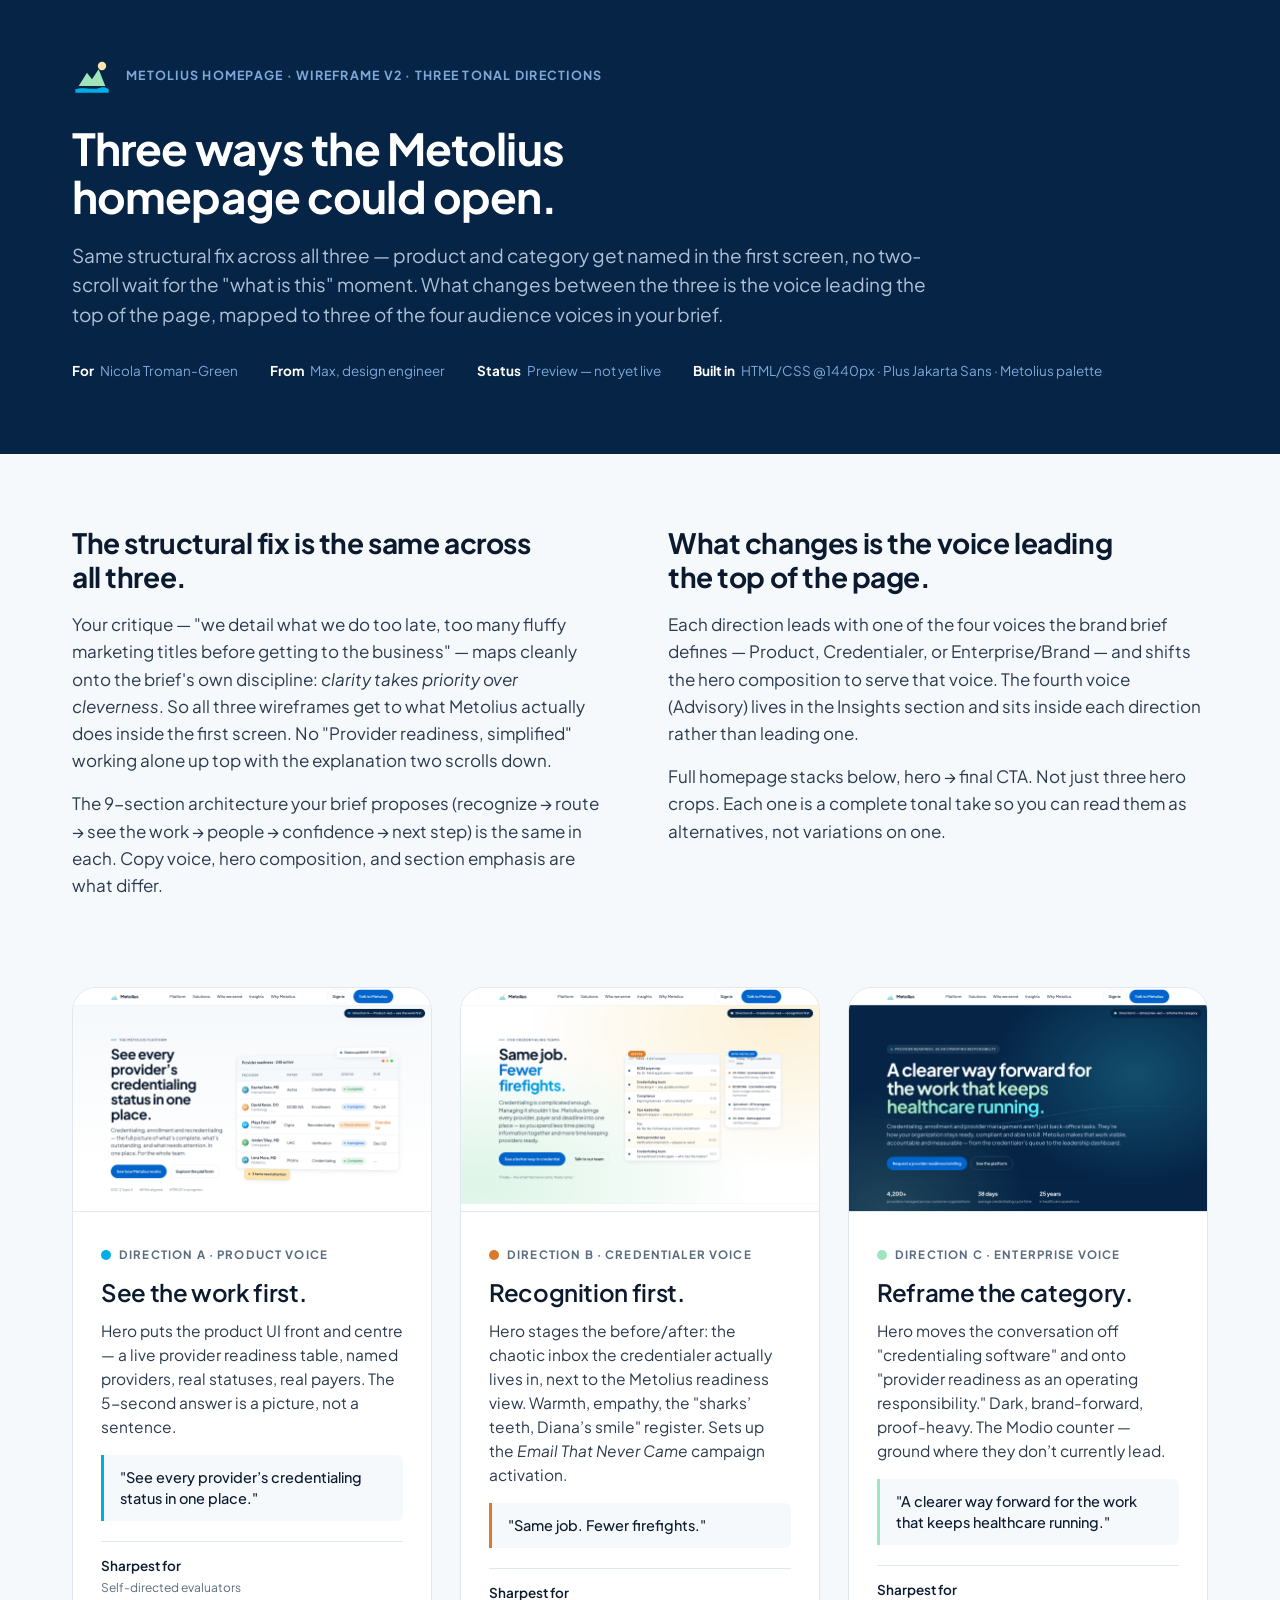
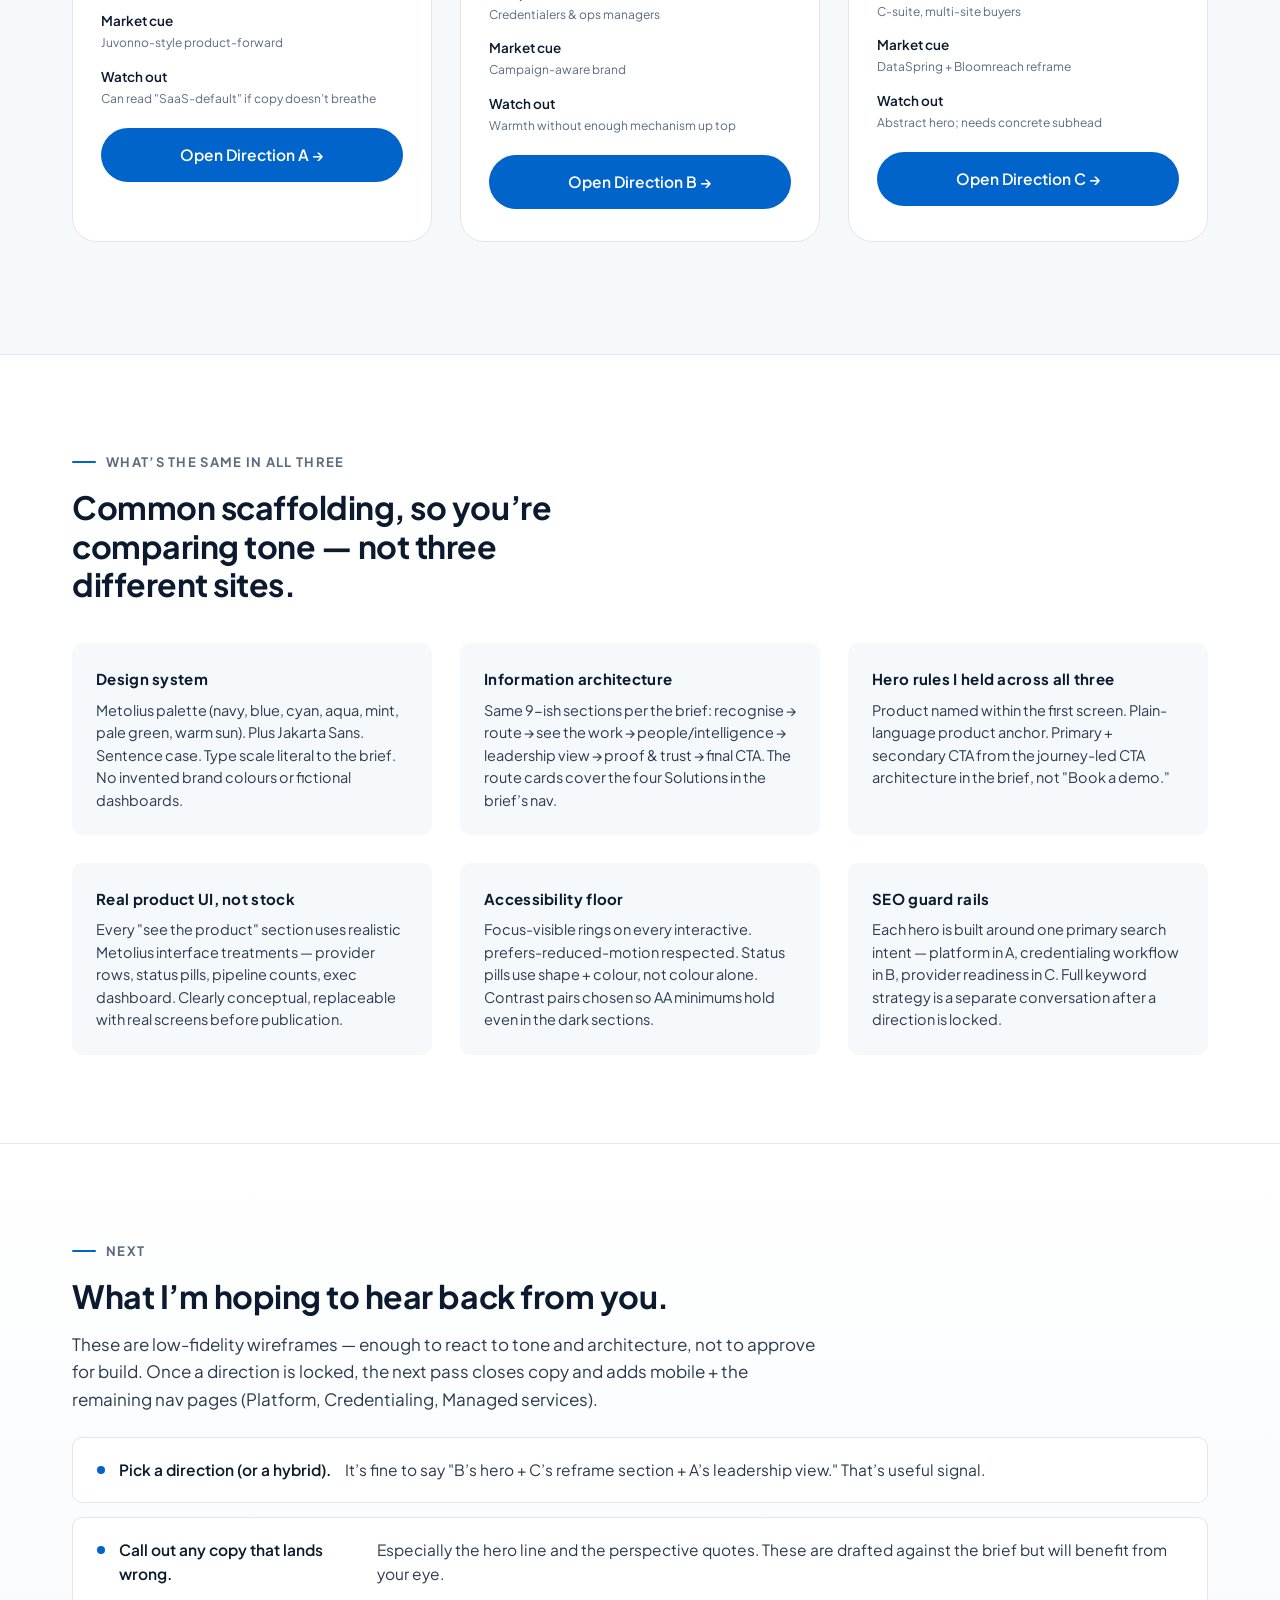
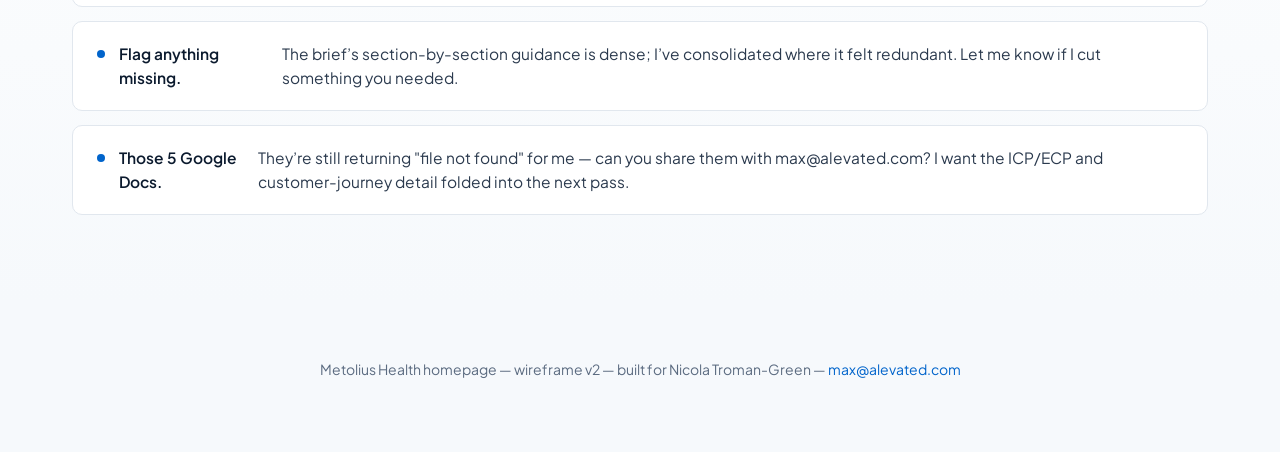
==== index.html @ 2754e7ea "Metolius homepage v2 — three tonal directions (wireframe preview)" ====
<!doctype html>
<html lang="en">
<head>
  <meta charset="utf-8">
  <meta name="viewport" content="width=device-width,initial-scale=1">
  <title>Metolius homepage — three tonal directions</title>
  <link rel="preconnect" href="https://fonts.googleapis.com">
  <link rel="preconnect" href="https://fonts.gstatic.com" crossorigin>
  <link href="https://fonts.googleapis.com/css2?family=Plus+Jakarta+Sans:wght@400;500;600;700;800&display=swap" rel="stylesheet">
  <link rel="stylesheet" href="shared/tokens.css">
  <link rel="stylesheet" href="shared/base.css">
  <style>
    body { background: var(--surface-2); }
    .top {
      background: var(--navy);
      color: #FFFFFF;
      padding: 56px 0 72px;
    }
    .top h1 { color: #FFFFFF; font-size: 44px; line-height: 1.1; letter-spacing: -0.02em; font-weight: 700; max-width: 22ch; margin: 0 0 20px; }
    .top p { color: #AFC1D6; font-size: 19px; line-height: 1.55; max-width: 62ch; margin: 0; }
    .top__meta { margin-top: 32px; display: flex; gap: 32px; color: #7FA8D8; font-size: 13.5px; }
    .top__meta strong { color: #FFFFFF; font-weight: 700; margin-right: 6px; }

    .intro {
      padding: 72px 0 24px;
    }
    .intro__grid { display: grid; grid-template-columns: 1fr 1fr; gap: 56px; }
    .intro h2 { font-size: 28px; letter-spacing: -0.015em; line-height: 1.2; margin: 0 0 18px; max-width: 24ch; }
    .intro p { font-size: 17px; line-height: 1.6; color: var(--ink-2); max-width: 62ch; }
    .intro p + p { margin-top: 16px; }

    .cards { padding: 64px 0 112px; }
    .cards__grid { display: grid; grid-template-columns: repeat(3, 1fr); gap: 28px; }
    .card {
      background: #FFFFFF;
      border: 1px solid var(--line);
      border-radius: var(--radius-xl);
      overflow: hidden;
      display: flex;
      flex-direction: column;
      transition: transform var(--motion-base) var(--ease-out),
                  box-shadow var(--motion-base) var(--ease-out);
    }
    .card:hover { transform: translateY(-4px); box-shadow: var(--shadow-3); }
    .card__preview {
      aspect-ratio: 16 / 10;
      overflow: hidden;
      border-bottom: 1px solid var(--line);
      background: var(--surface-2);
      display: block;
    }
    .card__preview img {
      width: 100%;
      height: 100%;
      object-fit: cover;
      object-position: top center;
      display: block;
    }
    .card__body { padding: 28px 28px 32px; }
    .card__eyebrow {
      display: inline-flex;
      align-items: center;
      gap: 8px;
      font-size: 11.5px;
      letter-spacing: 0.1em;
      text-transform: uppercase;
      font-weight: 700;
      color: var(--ink-3);
      margin-bottom: 14px;
    }
    .card__eyebrow .dot { width: 10px; height: 10px; border-radius: 50%; }
    .card--A .card__eyebrow .dot { background: var(--cyan); }
    .card--B .card__eyebrow .dot { background: #D97B2A; }
    .card--C .card__eyebrow .dot { background: var(--mint); }
    .card h3 { font-size: 24px; font-weight: 600; letter-spacing: -0.015em; line-height: 1.2; margin: 0 0 12px; }
    .card p { font-size: 15.5px; line-height: 1.55; color: var(--ink-2); margin: 0 0 16px; }
    .card__quote {
      margin: 16px 0 20px;
      padding: 12px 16px;
      border-left: 3px solid var(--accent);
      font-size: 14.5px;
      color: var(--ink);
      font-weight: 500;
      line-height: 1.45;
      background: var(--surface-2);
      border-radius: 0 var(--radius-sm) var(--radius-sm) 0;
    }
    .card--A .card__quote { border-left-color: var(--cyan); }
    .card--B .card__quote { border-left-color: #D97B2A; }
    .card--C .card__quote { border-left-color: var(--mint); }

    .card__meta {
      display: flex;
      flex-wrap: wrap;
      gap: 14px;
      margin: 0 0 20px;
      padding: 14px 0 0;
      border-top: 1px solid var(--line);
    }
    .card__meta div {
      font-size: 12px;
      color: var(--ink-3);
      display: flex;
      flex-direction: column;
      gap: 2px;
    }
    .card__meta strong {
      color: var(--ink);
      font-weight: 600;
      font-size: 13.5px;
    }

    .card__cta { margin-top: auto; }
    .card__cta .btn { width: 100%; justify-content: center; }

    /* What they share */
    .shared {
      background: #FFFFFF;
      border-top: 1px solid var(--line);
      border-bottom: 1px solid var(--line);
      padding: 88px 0;
    }
    .shared h2 { font-size: 32px; letter-spacing: -0.015em; line-height: 1.2; margin: 0 0 16px; max-width: 24ch; }
    .shared__grid { display: grid; grid-template-columns: repeat(3, 1fr); gap: 28px; margin-top: 40px; }
    .shared__item { padding: 24px; border-radius: var(--radius); background: var(--surface-2); }
    .shared__item h4 { font-size: 15px; font-weight: 700; letter-spacing: 0.02em; margin: 0 0 8px; color: var(--ink); }
    .shared__item p { font-size: 14.5px; line-height: 1.55; color: var(--ink-2); margin: 0; }

    .next {
      padding: 88px 0;
      background: linear-gradient(180deg, #FFFFFF 0%, var(--surface-2) 100%);
    }
    .next h2 { font-size: 32px; letter-spacing: -0.015em; line-height: 1.2; margin: 0 0 16px; max-width: 26ch; }
    .next p { font-size: 17px; line-height: 1.6; color: var(--ink-2); max-width: 62ch; }
    .next ul { margin: 24px 0 0; padding: 0; list-style: none; display: flex; flex-direction: column; gap: 14px; }
    .next li {
      padding: 20px 24px;
      background: #FFFFFF;
      border: 1px solid var(--line);
      border-radius: var(--radius);
      font-size: 15.5px;
      color: var(--ink-2);
      display: flex;
      align-items: flex-start;
      gap: 14px;
    }
    .next li::before {
      content: '';
      width: 8px; height: 8px;
      background: var(--accent);
      border-radius: 50%;
      margin-top: 8px;
      flex-shrink: 0;
    }
    .next strong { color: var(--ink); font-weight: 600; }

    .signature {
      padding: 56px 0 72px;
      text-align: center;
      color: var(--ink-3);
      font-size: 14px;
    }
    .signature a { color: var(--accent); }
  </style>
</head>
<body>

<section class="top">
  <div class="container">
    <div style="display:flex; align-items:center; gap:14px; margin-bottom:28px;">
      <svg width="40" height="40" viewBox="0 0 48 48" fill="none" xmlns="http://www.w3.org/2000/svg" aria-hidden="true">
        <path d="M8 36 L18 20 L24 28 L32 16 L40 36 Z" fill="#A0E4BC"/>
        <circle cx="36" cy="12" r="5" fill="#FCE5B0"/>
        <path d="M4 40 C14 36, 22 42, 34 38 C40 36, 44 40, 44 40 L44 44 L4 44 Z" fill="#00AEE6"/>
      </svg>
      <span style="color:#7FA8D8; letter-spacing:0.1em; text-transform:uppercase; font-size:12.5px; font-weight:700;">Metolius homepage · wireframe v2 · three tonal directions</span>
    </div>
    <h1>Three ways the Metolius homepage could open.</h1>
    <p>Same structural fix across all three — product and category get named in the first screen, no two-scroll wait for the "what is this" moment. What changes between the three is the voice leading the top of the page, mapped to three of the four audience voices in your brief.</p>
    <div class="top__meta">
      <div><strong>For</strong>Nicola Troman-Green</div>
      <div><strong>From</strong>Max, design engineer</div>
      <div><strong>Status</strong>Preview — not yet live</div>
      <div><strong>Built in</strong>HTML/CSS @1440px · Plus Jakarta Sans · Metolius palette</div>
    </div>
  </div>
</section>

<section class="intro">
  <div class="container">
    <div class="intro__grid">
      <div>
        <h2>The structural fix is the same across all three.</h2>
        <p>Your critique — "we detail what we do too late, too many fluffy marketing titles before getting to the business" — maps cleanly onto the brief's own discipline: <em>clarity takes priority over cleverness</em>. So all three wireframes get to what Metolius actually does inside the first screen. No "Provider readiness, simplified" working alone up top with the explanation two scrolls down.</p>
        <p>The 9-section architecture your brief proposes (recognize → route → see the work → people → confidence → next step) is the same in each. Copy voice, hero composition, and section emphasis are what differ.</p>
      </div>
      <div>
        <h2>What changes is the voice leading the top of the page.</h2>
        <p>Each direction leads with one of the four voices the brand brief defines — Product, Credentialer, or Enterprise/Brand — and shifts the hero composition to serve that voice. The fourth voice (Advisory) lives in the Insights section and sits inside each direction rather than leading one.</p>
        <p>Full homepage stacks below, hero → final CTA. Not just three hero crops. Each one is a complete tonal take so you can read them as alternatives, not variations on one.</p>
      </div>
    </div>
  </div>
</section>

<section class="cards">
  <div class="container">
    <div class="cards__grid">

      <!-- Direction A -->
      <div class="card card--A">
        <a class="card__preview" href="A-product/index.html" target="_blank" rel="noopener">
          <img src="assets/preview-A-product-hero.png" alt="Direction A hero preview: product-led, with a live credentialing status table">
        </a>
        <div class="card__body">
          <span class="card__eyebrow"><span class="dot"></span>Direction A · Product voice</span>
          <h3>See the work first.</h3>
          <p>Hero puts the product UI front and centre — a live provider readiness table, named providers, real statuses, real payers. The 5-second answer is a picture, not a sentence.</p>
          <div class="card__quote">"See every provider&rsquo;s credentialing status in one place."</div>
          <div class="card__meta">
            <div><strong>Sharpest for</strong>Self-directed evaluators</div>
            <div><strong>Market cue</strong>Juvonno-style product-forward</div>
            <div><strong>Watch out</strong>Can read "SaaS-default" if copy doesn&rsquo;t breathe</div>
          </div>
          <div class="card__cta">
            <a class="btn btn--primary" href="A-product/index.html" target="_blank" rel="noopener">Open Direction A &rarr;</a>
          </div>
        </div>
      </div>

      <!-- Direction B -->
      <div class="card card--B">
        <a class="card__preview" href="B-credentialer/index.html" target="_blank" rel="noopener">
          <img src="assets/preview-B-credentialer-hero.png" alt="Direction B hero preview: credentialer-led, with chaotic inbox vs clean Metolius queue">
        </a>
        <div class="card__body">
          <span class="card__eyebrow"><span class="dot"></span>Direction B · Credentialer voice</span>
          <h3>Recognition first.</h3>
          <p>Hero stages the before/after: the chaotic inbox the credentialer actually lives in, next to the Metolius readiness view. Warmth, empathy, the "sharks&rsquo; teeth, Diana&rsquo;s smile" register. Sets up the <em>Email That Never Came</em> campaign activation.</p>
          <div class="card__quote">"Same job. Fewer firefights."</div>
          <div class="card__meta">
            <div><strong>Sharpest for</strong>Credentialers &amp; ops managers</div>
            <div><strong>Market cue</strong>Campaign-aware brand</div>
            <div><strong>Watch out</strong>Warmth without enough mechanism up top</div>
          </div>
          <div class="card__cta">
            <a class="btn btn--primary" href="B-credentialer/index.html" target="_blank" rel="noopener">Open Direction B &rarr;</a>
          </div>
        </div>
      </div>

      <!-- Direction C -->
      <div class="card card--C">
        <a class="card__preview" href="C-enterprise/index.html" target="_blank" rel="noopener">
          <img src="assets/preview-C-enterprise-hero.png" alt="Direction C hero preview: enterprise-led, dark brand hero with provider readiness framing">
        </a>
        <div class="card__body">
          <span class="card__eyebrow"><span class="dot"></span>Direction C · Enterprise voice</span>
          <h3>Reframe the category.</h3>
          <p>Hero moves the conversation off "credentialing software" and onto "provider readiness as an operating responsibility." Dark, brand-forward, proof-heavy. The Modio counter — ground where they don&rsquo;t currently lead.</p>
          <div class="card__quote">"A clearer way forward for the work that keeps healthcare running."</div>
          <div class="card__meta">
            <div><strong>Sharpest for</strong>C-suite, multi-site buyers</div>
            <div><strong>Market cue</strong>DataSpring + Bloomreach reframe</div>
            <div><strong>Watch out</strong>Abstract hero; needs concrete subhead</div>
          </div>
          <div class="card__cta">
            <a class="btn btn--primary" href="C-enterprise/index.html" target="_blank" rel="noopener">Open Direction C &rarr;</a>
          </div>
        </div>
      </div>

    </div>
  </div>
</section>

<section class="shared">
  <div class="container">
    <span class="kicker">What&rsquo;s the same in all three</span>
    <h2>Common scaffolding, so you&rsquo;re comparing tone — not three different sites.</h2>
    <div class="shared__grid">
      <div class="shared__item">
        <h4>Design system</h4>
        <p>Metolius palette (navy, blue, cyan, aqua, mint, pale green, warm sun). Plus Jakarta Sans. Sentence case. Type scale literal to the brief. No invented brand colours or fictional dashboards.</p>
      </div>
      <div class="shared__item">
        <h4>Information architecture</h4>
        <p>Same 9-ish sections per the brief: recognise → route → see the work → people/intelligence → leadership view → proof &amp; trust → final CTA. The route cards cover the four Solutions in the brief&rsquo;s nav.</p>
      </div>
      <div class="shared__item">
        <h4>Hero rules I held across all three</h4>
        <p>Product named within the first screen. Plain-language product anchor. Primary + secondary CTA from the journey-led CTA architecture in the brief, not "Book a demo."</p>
      </div>
      <div class="shared__item">
        <h4>Real product UI, not stock</h4>
        <p>Every "see the product" section uses realistic Metolius interface treatments — provider rows, status pills, pipeline counts, exec dashboard. Clearly conceptual, replaceable with real screens before publication.</p>
      </div>
      <div class="shared__item">
        <h4>Accessibility floor</h4>
        <p>Focus-visible rings on every interactive. prefers-reduced-motion respected. Status pills use shape + colour, not colour alone. Contrast pairs chosen so AA minimums hold even in the dark sections.</p>
      </div>
      <div class="shared__item">
        <h4>SEO guard rails</h4>
        <p>Each hero is built around one primary search intent — platform in A, credentialing workflow in B, provider readiness in C. Full keyword strategy is a separate conversation after a direction is locked.</p>
      </div>
    </div>
  </div>
</section>

<section class="next">
  <div class="container">
    <span class="kicker">Next</span>
    <h2>What I&rsquo;m hoping to hear back from you.</h2>
    <p>These are low-fidelity wireframes — enough to react to tone and architecture, not to approve for build. Once a direction is locked, the next pass closes copy and adds mobile + the remaining nav pages (Platform, Credentialing, Managed services).</p>
    <ul>
      <li><strong>Pick a direction (or a hybrid).</strong> It&rsquo;s fine to say "B&rsquo;s hero + C&rsquo;s reframe section + A&rsquo;s leadership view." That&rsquo;s useful signal.</li>
      <li><strong>Call out any copy that lands wrong.</strong> Especially the hero line and the perspective quotes. These are drafted against the brief but will benefit from your eye.</li>
      <li><strong>Flag anything missing.</strong> The brief&rsquo;s section-by-section guidance is dense; I&rsquo;ve consolidated where it felt redundant. Let me know if I cut something you needed.</li>
      <li><strong>Those 5 Google Docs.</strong> They&rsquo;re still returning "file not found" for me — can you share them with max@alevated.com? I want the ICP/ECP and customer-journey detail folded into the next pass.</li>
    </ul>
  </div>
</section>

<section class="signature">
  <div class="container">
    Metolius Health homepage — wireframe v2 — built for Nicola Troman-Green — <a href="mailto:max@alevated.com">max@alevated.com</a>
  </div>
</section>

<script>
  // Hide the direction badge on this overview page (it's only for the direction pages themselves).
</script>
</body>
</html>
---- shared/tokens.css ----
/* Metolius Homepage v1 — shared design tokens
 * Source: Metolius Website Strategy & Build Brief (Nicola Troman-Green, Nov 2026)
 * Palette, type scale, and spacing are literal to the brief.
 */

:root {
  /* ---------- Brand palette (from brief §2) ---------- */
  --navy:        #052446;
  --blue:        #0164CB;
  --cyan:        #00AEE6;
  --aqua:        #45E9FE;
  --mint:        #A0E4BC;
  --pale-green:  #BFE5B9;
  --warm-sun:    #FCE5B0;

  /* Neutrals (derived, disciplined) */
  --ink:         #0B1A2E;   /* body on white */
  --ink-2:       #2B3A4E;   /* secondary body */
  --ink-3:       #5B6B80;   /* tertiary / meta */
  --line:        #E1E7EE;   /* hairlines */
  --surface:     #FFFFFF;
  --surface-2:   #F6F9FC;   /* soft neutral panel */
  --surface-3:   #EDF3F8;   /* deeper neutral panel */
  --navy-tint:   #E8EEF6;   /* navy @ ~8% on white */

  /* Semantic colour */
  --accent:         var(--blue);
  --accent-hover:   #014FAC;
  --accent-ink:     #FFFFFF;
  --accent-soft:    #E5EEFB;

  --focus-ring:     #0164CB;
  --focus-ring-offset: #FFFFFF;

  --status-complete:  #2E8E5A;
  --status-progress:  #0164CB;
  --status-attention: #D97B2A;

  /* ---------- Type (Plus Jakarta Sans, from brief §2) ---------- */
  --font-sans: 'Plus Jakarta Sans', system-ui, -apple-system, 'Segoe UI', Roboto, 'Helvetica Neue', Arial, sans-serif;

  /* Desktop scale (brief literal) */
  --t-hero:        56px;   /* 52–58 → 56 */
  --t-hero-lh:     1.08;
  --t-hero-sub:    21px;   /* 20–22 → 21 */
  --t-hero-sub-lh: 1.45;
  --t-section:     40px;   /* 36–42 → 40 */
  --t-section-lh:  1.15;
  --t-section-sub: 19px;   /* 18–20 → 19 */
  --t-card-h:      22px;   /* 20–24 → 22 */
  --t-body:        17.5px; /* 17–18 → 17.5 */
  --t-body-lh:     1.55;
  --t-nav:         15.5px; /* 15–17 */
  --t-meta:        14px;
  --t-eyebrow:     13px;

  /* ---------- Spacing / layout ---------- */
  --container:     1200px;      /* content column */
  --gutter:        32px;
  --radius-sm:     6px;
  --radius:        10px;
  --radius-lg:     16px;
  --radius-xl:     24px;

  --shadow-1: 0 1px 2px rgba(5, 36, 70, 0.04), 0 1px 1px rgba(5, 36, 70, 0.04);
  --shadow-2: 0 6px 20px -8px rgba(5, 36, 70, 0.14), 0 2px 6px -2px rgba(5, 36, 70, 0.06);
  --shadow-3: 0 24px 48px -16px rgba(5, 36, 70, 0.18), 0 8px 20px -8px rgba(5, 36, 70, 0.08);

  /* Motion */
  --motion-fast:  180ms;
  --motion-base:  240ms;
  --motion-slow:  420ms;
  --ease-out:     cubic-bezier(0.2, 0.7, 0.2, 1);
}

@media (prefers-reduced-motion: reduce) {
  :root {
    --motion-fast: 0ms;
    --motion-base: 0ms;
    --motion-slow: 0ms;
  }
}
---- shared/base.css ----
/* Metolius Homepage v1 — base reset, typography, and shared components.
 * Depends on tokens.css.
 */

*, *::before, *::after { box-sizing: border-box; }
html { -webkit-text-size-adjust: 100%; }
body {
  margin: 0;
  font-family: var(--font-sans);
  font-size: var(--t-body);
  line-height: var(--t-body-lh);
  color: var(--ink);
  background: var(--surface);
  -webkit-font-smoothing: antialiased;
  text-rendering: optimizeLegibility;
}
img, svg { display: block; max-width: 100%; }
a { color: inherit; text-decoration: none; }
button { font: inherit; cursor: pointer; }

/* ---------- Focus ---------- */
:focus-visible {
  outline: 3px solid var(--focus-ring);
  outline-offset: 3px;
  border-radius: 3px;
}

/* ---------- Typography ---------- */
h1, h2, h3, h4 { margin: 0; letter-spacing: -0.015em; color: var(--ink); }
p { margin: 0; }

.eyebrow {
  font-size: var(--t-eyebrow);
  letter-spacing: 0.08em;
  text-transform: uppercase;
  color: var(--ink-3);
  font-weight: 600;
  margin: 0 0 14px;
}

.hero-h {
  font-size: var(--t-hero);
  line-height: var(--t-hero-lh);
  font-weight: 700;
  letter-spacing: -0.025em;
  margin: 0 0 20px;
  max-width: 14ch;
}

.hero-sub {
  font-size: var(--t-hero-sub);
  line-height: var(--t-hero-sub-lh);
  color: var(--ink-2);
  max-width: 44ch;
  margin: 0 0 32px;
}

.section-h {
  font-size: var(--t-section);
  line-height: var(--t-section-lh);
  font-weight: 600;
  letter-spacing: -0.02em;
  margin: 0 0 16px;
  max-width: 20ch;
}

.section-sub {
  font-size: var(--t-section-sub);
  line-height: 1.5;
  color: var(--ink-2);
  max-width: 54ch;
  margin: 0 0 40px;
}

.card-h {
  font-size: var(--t-card-h);
  font-weight: 600;
  letter-spacing: -0.01em;
  margin: 0 0 8px;
}

/* ---------- Layout ---------- */
.container {
  width: 100%;
  max-width: var(--container);
  margin: 0 auto;
  padding: 0 var(--gutter);
}
.section { padding: 112px 0; }
.section--tight { padding: 80px 0; }
.section--hero  { padding: 120px 0 96px; }
.section--dark {
  background: var(--navy);
  color: #E8EEF6;
}
.section--dark .section-h,
.section--dark .hero-h,
.section--dark .card-h { color: #FFFFFF; }
.section--dark .section-sub,
.section--dark .hero-sub { color: #AFC1D6; }
.section--dark .eyebrow { color: #7FA8D8; }
.section--soft { background: var(--surface-2); }
.section--mint { background: linear-gradient(180deg, #F3FBF6 0%, #FFFFFF 100%); }
.section--sun  { background: linear-gradient(180deg, #FFF6E2 0%, #FFFFFF 100%); }

/* ---------- Buttons ---------- */
.btn {
  display: inline-flex;
  align-items: center;
  gap: 8px;
  padding: 14px 22px;
  border-radius: 999px;
  font-weight: 600;
  font-size: var(--t-nav);
  border: 1px solid transparent;
  transition: background var(--motion-fast) var(--ease-out),
              transform var(--motion-fast) var(--ease-out),
              color var(--motion-fast) var(--ease-out),
              border-color var(--motion-fast) var(--ease-out);
  text-decoration: none;
}
.btn:hover { transform: translateY(-1px); }
.btn:active { transform: translateY(0); }

.btn--primary {
  background: var(--accent);
  color: var(--accent-ink);
}
.btn--primary:hover { background: var(--accent-hover); }

.btn--ghost {
  background: transparent;
  color: var(--ink);
  border-color: var(--line);
}
.btn--ghost:hover { border-color: var(--ink); }

.btn--link {
  background: transparent;
  padding: 10px 0;
  color: var(--accent);
  border-radius: 0;
}
.btn--link:hover { color: var(--accent-hover); }
.btn--link::after { content: '→'; margin-left: 4px; transition: transform var(--motion-fast) var(--ease-out); }
.btn--link:hover::after { transform: translateX(3px); }

.btn--on-dark.btn--ghost {
  color: #FFFFFF;
  border-color: rgba(255,255,255,0.3);
}
.btn--on-dark.btn--ghost:hover { border-color: #FFFFFF; }

.btn-row {
  display: flex;
  gap: 14px;
  flex-wrap: wrap;
  align-items: center;
}

/* ---------- Nav ---------- */
.nav {
  position: sticky;
  top: 0;
  background: rgba(255,255,255,0.92);
  backdrop-filter: saturate(140%) blur(10px);
  -webkit-backdrop-filter: saturate(140%) blur(10px);
  border-bottom: 1px solid var(--line);
  z-index: 50;
}
.nav__inner {
  display: flex;
  align-items: center;
  justify-content: space-between;
  height: 68px;
}
.nav__logo {
  display: flex;
  align-items: center;
  gap: 10px;
  font-weight: 700;
  font-size: 18px;
  letter-spacing: -0.02em;
}
.nav__logo svg { width: 28px; height: 28px; }
.nav__links { display: flex; align-items: center; gap: 28px; }
.nav__links a {
  font-size: var(--t-nav);
  color: var(--ink-2);
  font-weight: 500;
}
.nav__links a:hover { color: var(--ink); }
.nav__cta { display: flex; align-items: center; gap: 12px; }

/* ---------- Product UI (recurring motif) ---------- */
.ui-card {
  background: var(--surface);
  border: 1px solid var(--line);
  border-radius: var(--radius-lg);
  box-shadow: var(--shadow-2);
  overflow: hidden;
}
.ui-card__header {
  display: flex;
  align-items: center;
  justify-content: space-between;
  padding: 16px 20px;
  border-bottom: 1px solid var(--line);
  background: var(--surface-2);
}
.ui-card__title {
  font-size: 14px;
  font-weight: 600;
  color: var(--ink);
}
.ui-dots { display: flex; gap: 6px; }
.ui-dots span {
  width: 10px; height: 10px; border-radius: 50%;
  background: #D8DEE6;
}
.ui-dots span:nth-child(1) { background: #FF6057; }
.ui-dots span:nth-child(2) { background: #FFBD2D; }
.ui-dots span:nth-child(3) { background: #27C941; }

.ui-row {
  display: grid;
  grid-template-columns: 2fr 1fr 1.2fr 1.3fr 0.9fr;
  gap: 14px;
  padding: 14px 20px;
  border-bottom: 1px solid var(--line);
  font-size: 14px;
  align-items: center;
}
.ui-row:last-child { border-bottom: 0; }
.ui-row--head {
  font-size: 12px;
  color: var(--ink-3);
  text-transform: uppercase;
  letter-spacing: 0.06em;
  font-weight: 600;
  background: var(--surface-2);
}
.ui-provider { display: flex; align-items: center; gap: 10px; }
.ui-avatar {
  width: 28px; height: 28px;
  border-radius: 50%;
  background: linear-gradient(135deg, #A0E4BC, #0164CB);
  color: #FFF;
  display: flex;
  align-items: center;
  justify-content: center;
  font-size: 11px;
  font-weight: 700;
  flex-shrink: 0;
}
.ui-avatar--b { background: linear-gradient(135deg, #FCE5B0, #D97B2A); }
.ui-avatar--c { background: linear-gradient(135deg, #45E9FE, #0164CB); }
.ui-avatar--d { background: linear-gradient(135deg, #BFE5B9, #2E8E5A); }

.pill {
  display: inline-flex;
  align-items: center;
  gap: 6px;
  padding: 4px 10px;
  border-radius: 999px;
  font-size: 12px;
  font-weight: 600;
  background: var(--surface-3);
  color: var(--ink-2);
  white-space: nowrap;
}
.pill::before {
  content: '';
  width: 6px; height: 6px;
  border-radius: 50%;
  background: currentColor;
  opacity: 0.8;
}
.pill--complete  { background: #E4F5EB; color: var(--status-complete); }
.pill--progress  { background: var(--accent-soft); color: var(--status-progress); }
.pill--attention { background: #FBEAD6; color: var(--status-attention); }

.progress {
  width: 100%;
  height: 6px;
  background: var(--surface-3);
  border-radius: 999px;
  overflow: hidden;
}
.progress > span {
  display: block;
  height: 100%;
  background: var(--accent);
  border-radius: 999px;
}

/* ---------- Feature cards ---------- */
.feature-grid {
  display: grid;
  grid-template-columns: repeat(2, 1fr);
  gap: 24px;
}
.feature-grid--4 { grid-template-columns: repeat(4, 1fr); }

.feature {
  padding: 32px;
  border-radius: var(--radius-lg);
  border: 1px solid var(--line);
  background: var(--surface);
}
.feature--filled { background: var(--surface-2); border-color: transparent; }
.feature__icon {
  width: 40px; height: 40px;
  border-radius: 10px;
  background: var(--accent-soft);
  color: var(--accent);
  display: flex; align-items: center; justify-content: center;
  margin-bottom: 20px;
}
.feature__icon svg { width: 22px; height: 22px; }
.feature p { color: var(--ink-2); font-size: 15.5px; line-height: 1.5; }

/* ---------- Routing cards ---------- */
.route-grid {
  display: grid;
  grid-template-columns: repeat(2, 1fr);
  gap: 24px;
}
.route {
  padding: 36px;
  border-radius: var(--radius-lg);
  border: 1px solid var(--line);
  background: var(--surface);
  display: flex;
  flex-direction: column;
  gap: 16px;
  transition: border-color var(--motion-fast) var(--ease-out),
              box-shadow var(--motion-base) var(--ease-out),
              transform var(--motion-base) var(--ease-out);
}
.route:hover { border-color: var(--accent); box-shadow: var(--shadow-3); transform: translateY(-2px); }
.route__eyebrow {
  font-size: var(--t-eyebrow);
  letter-spacing: 0.08em;
  text-transform: uppercase;
  color: var(--accent);
  font-weight: 700;
}
.route h3 { font-size: 24px; font-weight: 600; letter-spacing: -0.01em; }
.route p { color: var(--ink-2); font-size: 16px; line-height: 1.55; }

/* ---------- Footer ---------- */
.footer {
  background: var(--navy);
  color: #AFC1D6;
  padding: 80px 0 48px;
}
.footer__grid {
  display: grid;
  grid-template-columns: 2fr 1fr 1fr 1fr 1fr;
  gap: 48px;
  padding-bottom: 48px;
  border-bottom: 1px solid rgba(255,255,255,0.08);
}
.footer h4 {
  color: #FFFFFF;
  font-size: 14px;
  font-weight: 600;
  letter-spacing: 0.04em;
  text-transform: uppercase;
  margin-bottom: 18px;
}
.footer ul { list-style: none; padding: 0; margin: 0; display: flex; flex-direction: column; gap: 10px; }
.footer a { color: #AFC1D6; font-size: 14.5px; }
.footer a:hover { color: #FFFFFF; }
.footer__meta {
  padding-top: 32px;
  display: flex;
  justify-content: space-between;
  font-size: 13px;
  color: #7A8CA3;
}

/* ---------- Direction badge (preview only) ---------- */
.direction-badge {
  position: fixed;
  top: 84px;
  right: 24px;
  z-index: 100;
  background: var(--navy);
  color: #FFF;
  padding: 8px 14px;
  border-radius: 999px;
  font-size: 12px;
  font-weight: 600;
  letter-spacing: 0.02em;
  box-shadow: var(--shadow-3);
  display: flex;
  align-items: center;
  gap: 10px;
}
.direction-badge__dot {
  width: 10px; height: 10px; border-radius: 50%;
}
.direction-badge--A .direction-badge__dot { background: var(--cyan); }
.direction-badge--B .direction-badge__dot { background: var(--warm-sun); }
.direction-badge--C .direction-badge__dot { background: var(--mint); }

/* ---------- Logo mark ---------- */
.m-logo {
  width: 28px;
  height: 28px;
  display: inline-block;
}

/* ---------- Utilities ---------- */
.grid-2 { display: grid; grid-template-columns: 1fr 1fr; gap: 64px; align-items: center; }
.grid-2--tight { gap: 40px; }
.grid-7-5 { display: grid; grid-template-columns: 7fr 5fr; gap: 64px; align-items: center; }
.grid-5-7 { display: grid; grid-template-columns: 5fr 7fr; gap: 64px; align-items: center; }

/* Photo placeholder (standing in for approved Metolius library imagery) */
.photo {
  border-radius: var(--radius-lg);
  background: linear-gradient(135deg, #0164CB 0%, #052446 60%, #00AEE6 100%);
  min-height: 420px;
  position: relative;
  overflow: hidden;
  box-shadow: var(--shadow-2);
}
.photo::after {
  content: 'Approved image library — photo placeholder';
  position: absolute;
  bottom: 14px;
  left: 16px;
  font-size: 11px;
  letter-spacing: 0.04em;
  color: rgba(255,255,255,0.75);
  text-transform: uppercase;
  font-weight: 600;
}
.photo--people { background: linear-gradient(135deg, #0164CB 0%, #A0E4BC 100%); }
.photo--river  { background: linear-gradient(180deg, #45E9FE 0%, #0164CB 55%, #052446 100%); }
.photo--warm   { background: linear-gradient(135deg, #FCE5B0 0%, #D97B2A 100%); }

/* Section intro column */
.section-intro { max-width: 720px; }
.section-intro--center { margin: 0 auto 56px; text-align: center; }
.section-intro--center .section-h { margin-left: auto; margin-right: auto; }
.section-intro--center .section-sub { margin-left: auto; margin-right: auto; }

/* Horizontal rule flourish */
.river-line {
  display: block;
  width: 64px;
  height: 3px;
  border-radius: 999px;
  background: linear-gradient(90deg, var(--cyan), var(--blue));
  margin: 0 0 24px;
}

/* Quote */
.quote {
  font-size: 22px;
  line-height: 1.45;
  letter-spacing: -0.01em;
  color: var(--ink);
  max-width: 44ch;
  font-weight: 500;
}
.quote__meta { margin-top: 20px; font-size: 14px; color: var(--ink-3); }

/* Comparison row (old-way / new-way) */
.compare {
  display: grid;
  grid-template-columns: 1fr 1fr;
  gap: 2px;
  background: var(--line);
  border-radius: var(--radius-lg);
  overflow: hidden;
  border: 1px solid var(--line);
}
.compare__col { padding: 32px; background: var(--surface); }
.compare__col--old { background: var(--surface-2); }
.compare__col h4 {
  font-size: 13px;
  letter-spacing: 0.08em;
  text-transform: uppercase;
  color: var(--ink-3);
  margin: 0 0 16px;
}
.compare__col--new h4 { color: var(--accent); }
.compare__col p { font-size: 17px; line-height: 1.5; color: var(--ink); margin: 0; }

/* Numbered steps */
.steps {
  display: grid;
  grid-template-columns: repeat(3, 1fr);
  gap: 32px;
  counter-reset: s;
}
.step {
  padding: 28px;
  border-left: 2px solid var(--line);
  counter-increment: s;
}
.step::before {
  content: '0' counter(s);
  display: block;
  font-size: 13px;
  font-weight: 700;
  color: var(--accent);
  letter-spacing: 0.08em;
  margin-bottom: 12px;
}
.step h4 { font-size: 20px; font-weight: 600; margin-bottom: 8px; }
.step p { color: var(--ink-2); font-size: 15.5px; line-height: 1.5; }

/* Stat row */
.stats {
  display: grid;
  grid-template-columns: repeat(3, 1fr);
  gap: 48px;
  padding: 48px 0;
  border-top: 1px solid rgba(255,255,255,0.1);
  border-bottom: 1px solid rgba(255,255,255,0.1);
}
.stat__num {
  font-size: 56px;
  font-weight: 700;
  letter-spacing: -0.03em;
  line-height: 1;
  margin-bottom: 10px;
  color: #FFFFFF;
}
.stat__label { font-size: 14px; color: #AFC1D6; max-width: 26ch; }

/* Section eyebrow with rule */
.kicker {
  display: inline-flex;
  align-items: center;
  gap: 10px;
  font-size: var(--t-eyebrow);
  letter-spacing: 0.1em;
  text-transform: uppercase;
  color: var(--ink-3);
  font-weight: 700;
  margin-bottom: 16px;
}
.kicker::before {
  content: '';
  width: 24px; height: 2px;
  background: var(--accent);
  border-radius: 2px;
}
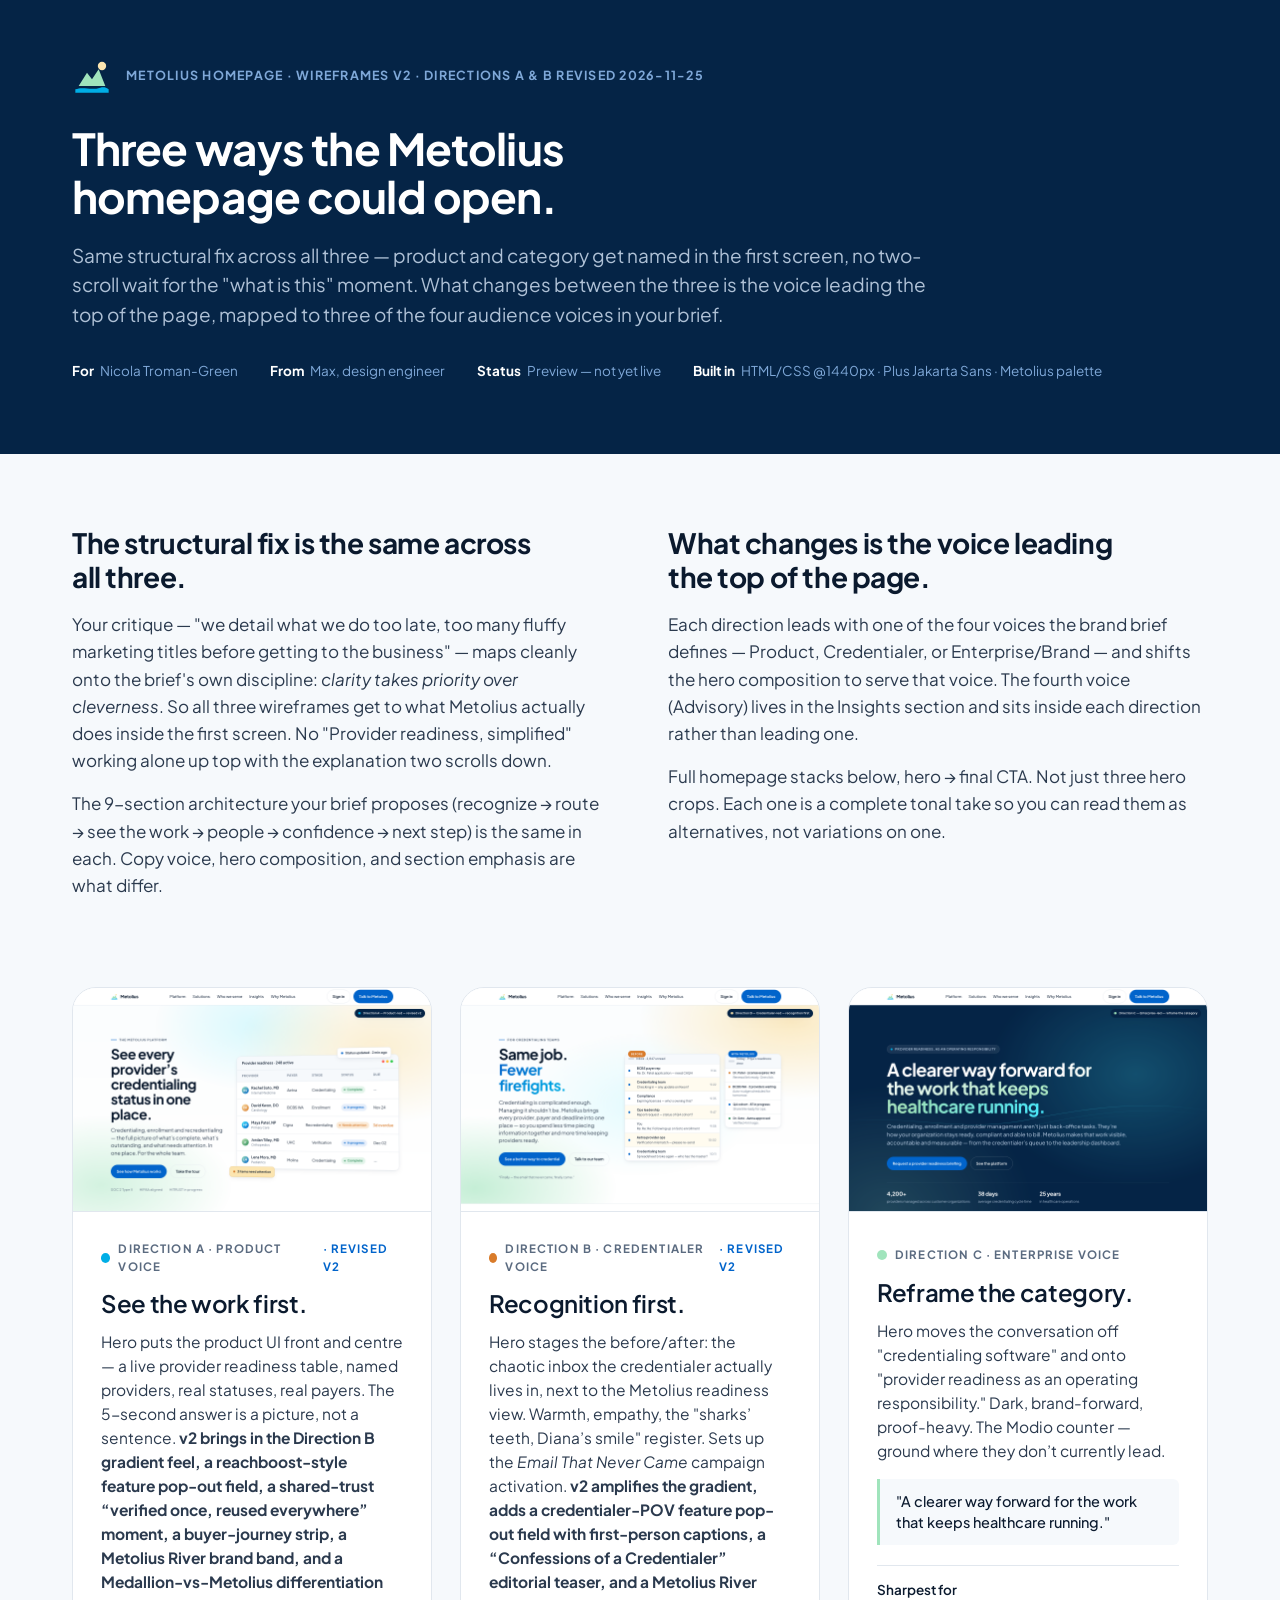
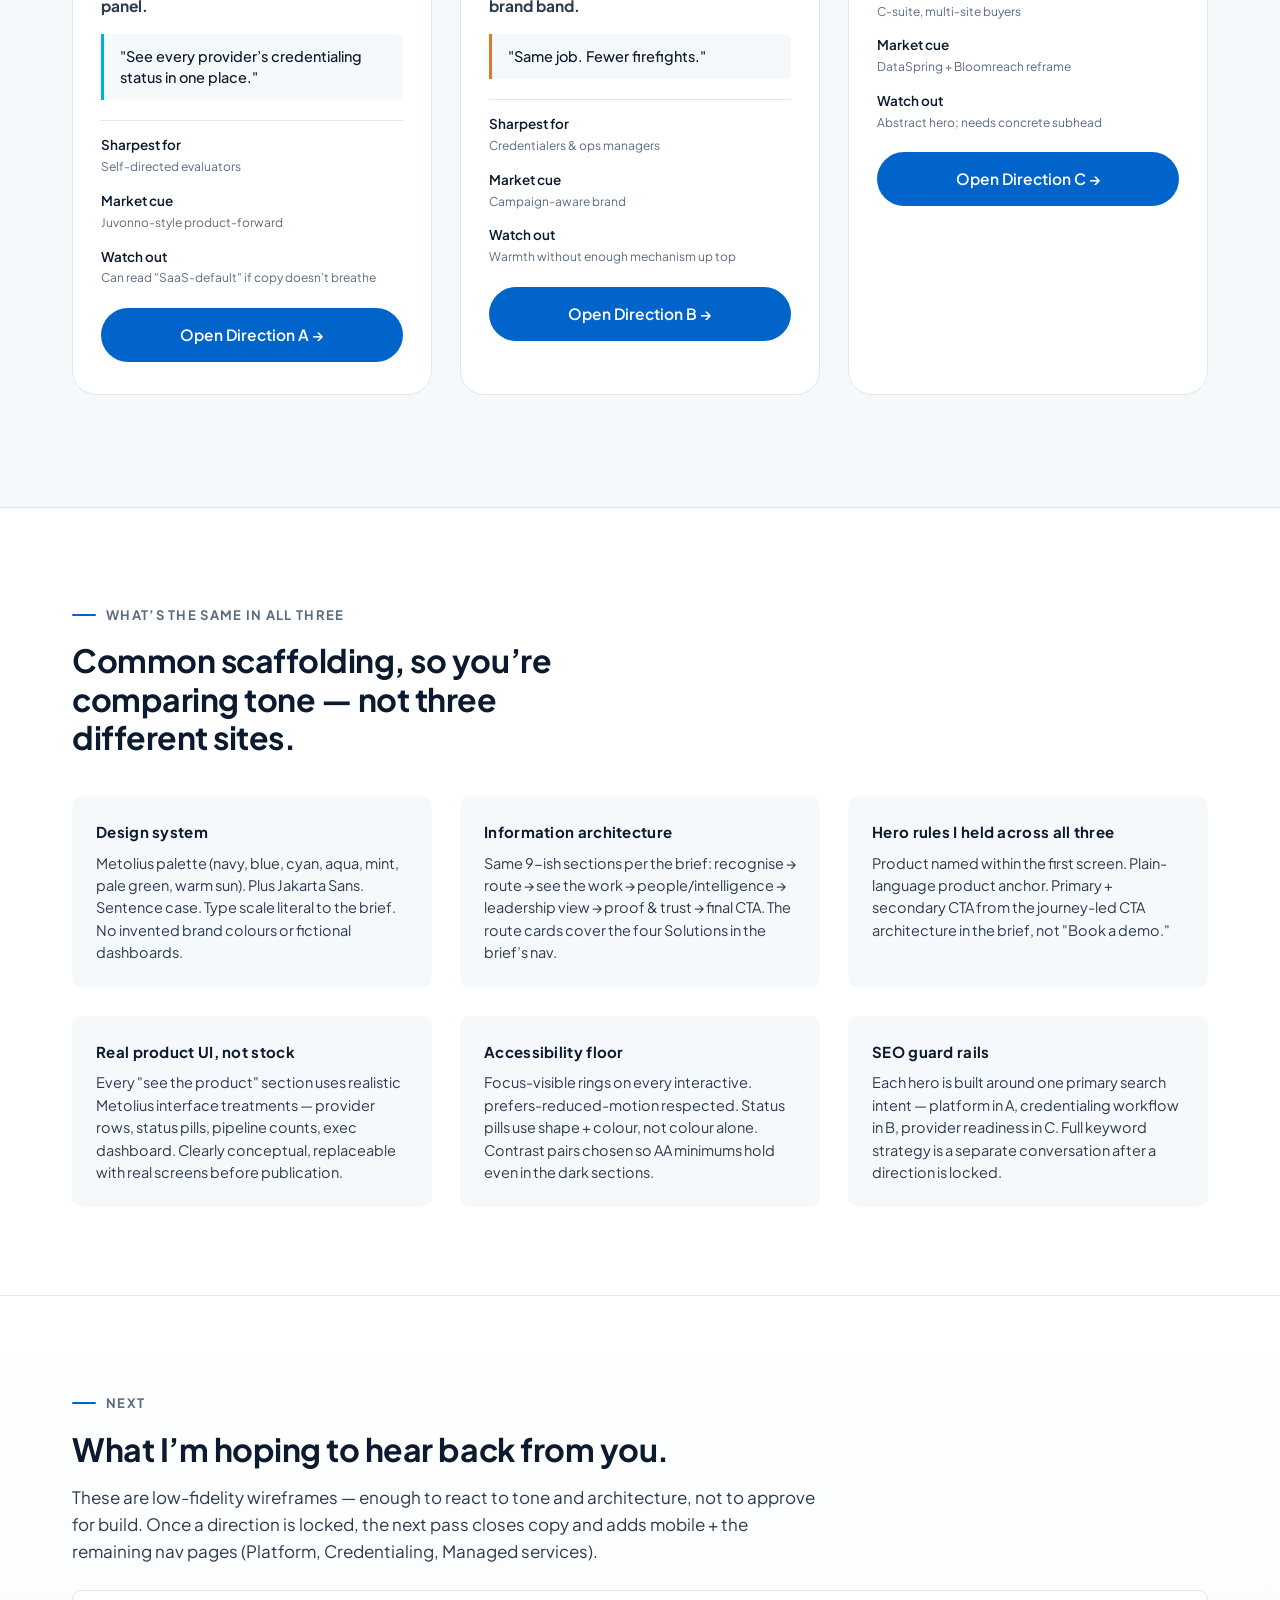
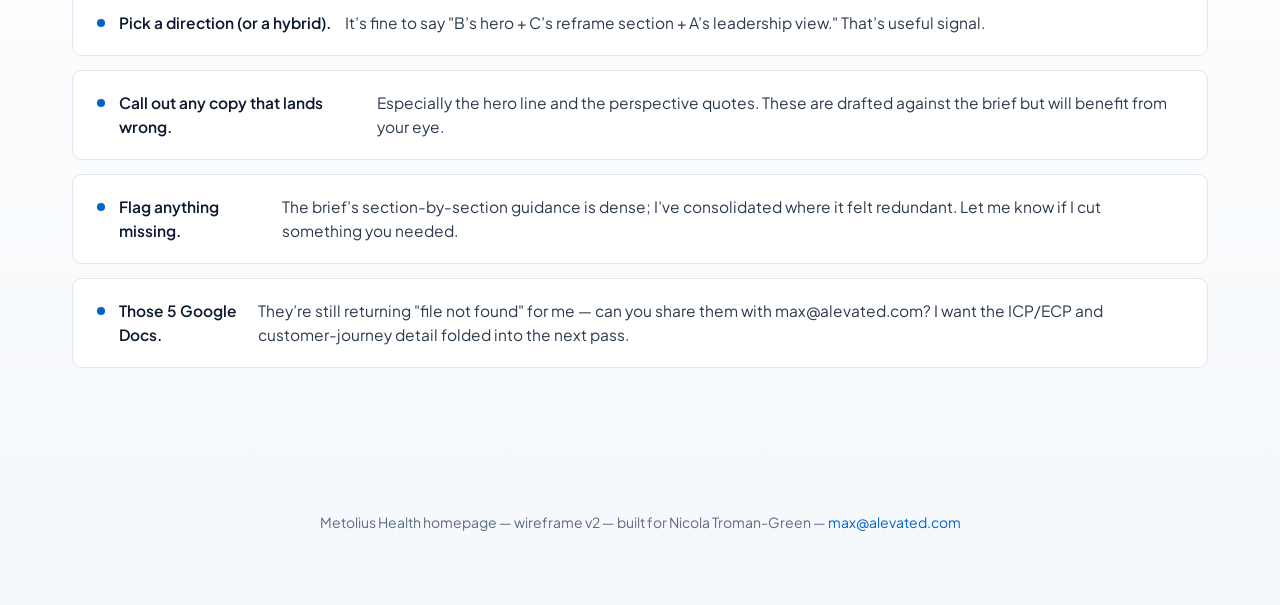
==== commit 06defdc3: "B v2: amplify gradient, credentialer-POV popouts, Confessions teaser, river band Nicola's 11/19 asks" ====
--- a/index.html
+++ b/index.html
@@ -173,7 +173,7 @@
         <circle cx="36" cy="12" r="5" fill="#FCE5B0"/>
         <path d="M4 40 C14 36, 22 42, 34 38 C40 36, 44 40, 44 40 L44 44 L4 44 Z" fill="#00AEE6"/>
       </svg>
-      <span style="color:#7FA8D8; letter-spacing:0.1em; text-transform:uppercase; font-size:12.5px; font-weight:700;">Metolius homepage · wireframe v2 · three tonal directions</span>
+      <span style="color:#7FA8D8; letter-spacing:0.1em; text-transform:uppercase; font-size:12.5px; font-weight:700;">Metolius homepage · wireframes v2 · directions A &amp; B revised 2026-11-25</span>
     </div>
     <h1>Three ways the Metolius homepage could open.</h1>
     <p>Same structural fix across all three — product and category get named in the first screen, no two-scroll wait for the "what is this" moment. What changes between the three is the voice leading the top of the page, mapped to three of the four audience voices in your brief.</p>
@@ -213,9 +213,9 @@
           <img src="assets/preview-A-product-hero.png" alt="Direction A hero preview: product-led, with a live credentialing status table">
         </a>
         <div class="card__body">
-          <span class="card__eyebrow"><span class="dot"></span>Direction A · Product voice</span>
+          <span class="card__eyebrow"><span class="dot"></span>Direction A · Product voice <span style="color: var(--accent); font-weight:700;">· revised v2</span></span>
           <h3>See the work first.</h3>
-          <p>Hero puts the product UI front and centre — a live provider readiness table, named providers, real statuses, real payers. The 5-second answer is a picture, not a sentence.</p>
+          <p>Hero puts the product UI front and centre — a live provider readiness table, named providers, real statuses, real payers. The 5-second answer is a picture, not a sentence. <strong>v2 brings in the Direction B gradient feel, a reachboost-style feature pop-out field, a shared-trust &ldquo;verified once, reused everywhere&rdquo; moment, a buyer-journey strip, a Metolius River brand band, and a Medallion-vs-Metolius differentiation panel.</strong></p>
           <div class="card__quote">"See every provider&rsquo;s credentialing status in one place."</div>
           <div class="card__meta">
             <div><strong>Sharpest for</strong>Self-directed evaluators</div>
@@ -234,9 +234,9 @@
           <img src="assets/preview-B-credentialer-hero.png" alt="Direction B hero preview: credentialer-led, with chaotic inbox vs clean Metolius queue">
         </a>
         <div class="card__body">
-          <span class="card__eyebrow"><span class="dot"></span>Direction B · Credentialer voice</span>
+          <span class="card__eyebrow"><span class="dot"></span>Direction B · Credentialer voice <span style="color: var(--accent); font-weight:700;">· revised v2</span></span>
           <h3>Recognition first.</h3>
-          <p>Hero stages the before/after: the chaotic inbox the credentialer actually lives in, next to the Metolius readiness view. Warmth, empathy, the "sharks&rsquo; teeth, Diana&rsquo;s smile" register. Sets up the <em>Email That Never Came</em> campaign activation.</p>
+          <p>Hero stages the before/after: the chaotic inbox the credentialer actually lives in, next to the Metolius readiness view. Warmth, empathy, the "sharks&rsquo; teeth, Diana&rsquo;s smile" register. Sets up the <em>Email That Never Came</em> campaign activation. <strong>v2 amplifies the gradient, adds a credentialer-POV feature pop-out field with first-person captions, a &ldquo;Confessions of a Credentialer&rdquo; editorial teaser, and a Metolius River brand band.</strong></p>
           <div class="card__quote">"Same job. Fewer firefights."</div>
           <div class="card__meta">
             <div><strong>Sharpest for</strong>Credentialers &amp; ops managers</div>
--- a/shared/base.css
+++ b/shared/base.css
@@ -381,6 +381,436 @@
   color: #7A8CA3;
 }
 
+/* ---------- Feature pop-out system (v2) ----------
+ * Reachboost-inspired: each feature is its own small product moment
+ * on a soft terrain, arranged irregularly so the eye wanders.
+ */
+.popout-field {
+  position: relative;
+  display: grid;
+  grid-template-columns: repeat(12, 1fr);
+  grid-auto-rows: 1fr;
+  gap: 24px;
+  padding: 32px 0 48px;
+}
+.popout-field > .popout { display: flex; }
+.popout-field::before {
+  /* soft terrain: two radial lights evoking the brief's river/mountain colours */
+  content: '';
+  position: absolute; inset: -40px -24px;
+  background:
+    radial-gradient(ellipse 60% 55% at 20% 30%, rgba(69, 233, 254, 0.18) 0%, rgba(69, 233, 254, 0) 60%),
+    radial-gradient(ellipse 55% 60% at 82% 72%, rgba(160, 228, 188, 0.22) 0%, rgba(160, 228, 188, 0) 60%),
+    radial-gradient(ellipse 40% 40% at 55% 20%, rgba(252, 229, 176, 0.35) 0%, rgba(252, 229, 176, 0) 70%);
+  z-index: 0;
+  pointer-events: none;
+}
+.popout {
+  position: relative;
+  z-index: 1;
+  background: #FFFFFF;
+  border: 1px solid var(--line);
+  border-radius: var(--radius-lg);
+  box-shadow: var(--shadow-2);
+  padding: 20px 22px;
+  display: flex;
+  flex-direction: column;
+  gap: 12px;
+}
+.popout__label {
+  display: inline-flex;
+  align-items: center;
+  gap: 8px;
+  font-size: 11.5px;
+  font-weight: 700;
+  letter-spacing: 0.08em;
+  text-transform: uppercase;
+  color: var(--accent);
+}
+.popout__label::before {
+  content: '';
+  width: 6px; height: 6px; border-radius: 50%;
+  background: var(--accent);
+}
+.popout__title {
+  font-size: 16.5px;
+  font-weight: 600;
+  color: var(--ink);
+  letter-spacing: -0.005em;
+  line-height: 1.3;
+  margin: 0;
+}
+.popout__body {
+  font-size: 13.5px;
+  color: var(--ink-2);
+  line-height: 1.45;
+  margin: 0;
+}
+.popout__ui {
+  display: flex;
+  flex-direction: column;
+  gap: 8px;
+  margin-top: auto;
+  padding-top: 8px;
+}
+
+/* Specific pop-out visual moments */
+.popout-mini-row {
+  display: flex; align-items: center; gap: 10px;
+  padding: 8px 10px;
+  background: var(--surface-2);
+  border-radius: var(--radius);
+  font-size: 12.5px;
+}
+.popout-mini-row__dot {
+  width: 8px; height: 8px; border-radius: 50%;
+  flex-shrink: 0;
+}
+.popout-mini-row__name { font-weight: 600; color: var(--ink); flex: 1; }
+.popout-mini-row__meta { color: var(--ink-3); font-size: 11.5px; }
+
+.popout-spark {
+  display: flex; align-items: flex-end; gap: 4px;
+  height: 54px; padding: 4px 0;
+}
+.popout-spark__bar {
+  flex: 1;
+  background: linear-gradient(180deg, var(--cyan) 0%, var(--blue) 100%);
+  border-radius: 3px 3px 0 0;
+  min-height: 8px;
+  opacity: 0.85;
+}
+.popout-spark__bar--muted { background: var(--surface-3); }
+
+.popout-ring {
+  position: relative;
+  width: 100%;
+  height: 110px;
+  display: flex; align-items: center; justify-content: center;
+}
+.popout-ring__core {
+  width: 46px; height: 46px; border-radius: 12px;
+  background: linear-gradient(135deg, var(--accent) 0%, var(--navy) 100%);
+  display: flex; align-items: center; justify-content: center;
+  color: #FFF; font-size: 20px; font-weight: 700;
+  box-shadow: 0 8px 24px -8px rgba(5, 36, 70, 0.35);
+  z-index: 2;
+}
+.popout-ring__orbit {
+  position: absolute; inset: 0;
+  border: 1px dashed var(--line); border-radius: 50%;
+}
+.popout-ring__node {
+  position: absolute;
+  width: 26px; height: 26px; border-radius: 50%;
+  background: #FFF;
+  border: 1px solid var(--line);
+  display: flex; align-items: center; justify-content: center;
+  font-size: 10px; font-weight: 700;
+  color: var(--ink-2);
+  box-shadow: var(--shadow-1);
+}
+.popout-ring__node--1 { top: 6px; left: 50%; transform: translateX(-50%); background: linear-gradient(135deg, #A0E4BC, #2E8E5A); color: #FFF; }
+.popout-ring__node--2 { top: 36%; right: 6px; background: linear-gradient(135deg, #FCE5B0, #D97B2A); color: #FFF; }
+.popout-ring__node--3 { bottom: 10px; right: 20%; background: linear-gradient(135deg, #45E9FE, #0164CB); color: #FFF; }
+.popout-ring__node--4 { bottom: 10px; left: 20%; background: #FFF; }
+.popout-ring__node--5 { top: 36%; left: 6px; background: #FFF; }
+
+.popout-notif {
+  display: flex; gap: 10px;
+  padding: 10px 12px;
+  background: var(--navy);
+  color: #FFF;
+  border-radius: var(--radius);
+  align-items: center;
+}
+.popout-notif__icon {
+  width: 24px; height: 24px; border-radius: 6px;
+  background: var(--status-attention);
+  flex-shrink: 0;
+  display: flex; align-items: center; justify-content: center;
+  font-size: 13px; font-weight: 700;
+}
+.popout-notif__text { font-size: 12.5px; line-height: 1.3; }
+.popout-notif__text strong { font-weight: 700; display: block; }
+.popout-notif__text span { color: #AFC1D6; }
+
+.popout-timeline {
+  display: flex; flex-direction: column; gap: 6px;
+  padding-left: 14px;
+  border-left: 2px solid var(--accent);
+  position: relative;
+}
+.popout-timeline__step {
+  font-size: 12px;
+  color: var(--ink-2);
+  position: relative;
+}
+.popout-timeline__step::before {
+  content: '';
+  position: absolute; left: -19px; top: 4px;
+  width: 8px; height: 8px; border-radius: 50%;
+  background: var(--accent);
+  box-shadow: 0 0 0 3px #FFF;
+}
+.popout-timeline__step--done { color: var(--status-complete); }
+.popout-timeline__step--done::before { background: var(--status-complete); }
+.popout-timeline__step--muted { color: var(--ink-3); }
+.popout-timeline__step--muted::before { background: var(--line); }
+
+/* ---------- River brand band (v2) ----------
+ * Standalone brand moment: approved Metolius River photography placeholder.
+ * The brief explicitly forbids substituting generic river photography, so
+ * this ships as a labelled placeholder until Nicola supplies the library.
+ */
+.river-band {
+  position: relative;
+  min-height: 340px;
+  display: flex;
+  align-items: center;
+  overflow: hidden;
+  background:
+    linear-gradient(180deg, rgba(5, 36, 70, 0.35) 0%, rgba(5, 36, 70, 0) 50%, rgba(5, 36, 70, 0.4) 100%),
+    linear-gradient(135deg, #45E9FE 0%, #00AEE6 35%, #0164CB 70%, #052446 100%);
+}
+.river-band::before {
+  /* subtle flow lines evoking the river */
+  content: '';
+  position: absolute; inset: 0;
+  background:
+    repeating-linear-gradient(115deg, transparent 0 60px, rgba(255,255,255,0.03) 60px 61px),
+    repeating-linear-gradient(95deg,  transparent 0 90px, rgba(255,255,255,0.04) 90px 91px);
+  pointer-events: none;
+}
+.river-band__inner {
+  position: relative;
+  width: 100%;
+  max-width: var(--container);
+  margin: 0 auto;
+  padding: 0 var(--gutter);
+  color: #FFFFFF;
+}
+.river-band__eyebrow {
+  display: inline-flex;
+  align-items: center;
+  gap: 10px;
+  font-size: 12px;
+  letter-spacing: 0.14em;
+  text-transform: uppercase;
+  font-weight: 700;
+  color: #BFE5B9;
+  margin-bottom: 20px;
+}
+.river-band__eyebrow::before {
+  content: '';
+  width: 24px; height: 2px;
+  background: #BFE5B9; border-radius: 2px;
+}
+.river-band__h {
+  font-size: 40px;
+  line-height: 1.15;
+  font-weight: 600;
+  letter-spacing: -0.02em;
+  max-width: 22ch;
+  margin: 0 0 20px;
+}
+.river-band__sub {
+  font-size: 17.5px;
+  line-height: 1.55;
+  max-width: 48ch;
+  color: #E4EFF9;
+  margin: 0;
+}
+.river-band__placeholder-tag {
+  position: absolute;
+  bottom: 16px; right: 24px;
+  font-size: 10.5px;
+  letter-spacing: 0.08em;
+  color: rgba(255, 255, 255, 0.55);
+  text-transform: uppercase;
+  font-weight: 600;
+  z-index: 2;
+}
+
+/* ---------- MOAT / network visual (v2) ----------
+ * "Verified once. Reused everywhere."  Two-column before/after moat visual.
+ */
+.moat {
+  display: grid;
+  grid-template-columns: 1fr auto 1fr;
+  gap: 32px;
+  align-items: center;
+  background: var(--surface);
+  border: 1px solid var(--line);
+  border-radius: var(--radius-lg);
+  padding: 36px 40px;
+  box-shadow: var(--shadow-2);
+}
+.moat__col h4 {
+  font-size: 13px; letter-spacing: 0.08em; text-transform: uppercase;
+  color: var(--ink-3); margin: 0 0 14px; font-weight: 700;
+}
+.moat__col--before h4 { color: var(--status-attention); }
+.moat__col--after h4 { color: var(--status-complete); }
+.moat__nodes {
+  display: grid;
+  grid-template-columns: repeat(3, 1fr);
+  gap: 8px;
+}
+.moat__node {
+  padding: 8px 6px;
+  text-align: center;
+  background: var(--surface-2);
+  border-radius: var(--radius);
+  font-size: 11px; font-weight: 600;
+  color: var(--ink-2);
+  position: relative;
+}
+.moat__node--data { background: var(--accent-soft); color: var(--status-progress); }
+.moat__arrow {
+  width: 48px; height: 48px;
+  border-radius: 50%;
+  background: var(--navy);
+  color: #FFF;
+  display: flex; align-items: center; justify-content: center;
+  font-size: 22px; font-weight: 700;
+  box-shadow: 0 10px 24px -8px rgba(5, 36, 70, 0.35);
+}
+.moat__caption {
+  font-size: 13px;
+  color: var(--ink-3);
+  margin: 10px 0 0;
+}
+
+/* ---------- Journey strip (v2) ---------- */
+.journey {
+  display: grid;
+  grid-template-columns: repeat(4, 1fr);
+  gap: 16px;
+  position: relative;
+}
+.journey::before {
+  content: '';
+  position: absolute;
+  top: 36px; left: 8%; right: 8%;
+  height: 2px;
+  background: linear-gradient(90deg, var(--cyan), var(--blue));
+  border-radius: 2px;
+  z-index: 0;
+}
+.journey__step {
+  position: relative;
+  z-index: 1;
+  background: #FFF;
+  border: 1px solid var(--line);
+  border-radius: var(--radius-lg);
+  padding: 56px 20px 20px;
+  text-align: center;
+}
+.journey__num {
+  position: absolute;
+  top: 12px; left: 50%; transform: translateX(-50%);
+  width: 48px; height: 48px; border-radius: 50%;
+  background: #FFF;
+  border: 2px solid var(--accent);
+  color: var(--accent);
+  display: flex; align-items: center; justify-content: center;
+  font-weight: 700; font-size: 15px;
+}
+.journey__step h4 {
+  font-size: 16px; font-weight: 600; margin: 0 0 6px;
+}
+.journey__step p {
+  font-size: 13px; color: var(--ink-3); line-height: 1.4; margin: 0;
+}
+
+/* ---------- Comparison split (Metolius vs typical incumbent) ---------- */
+.vs-split {
+  display: grid;
+  grid-template-columns: 1fr 1fr;
+  background: var(--surface);
+  border: 1px solid var(--line);
+  border-radius: var(--radius-lg);
+  overflow: hidden;
+}
+.vs-split__col { padding: 32px 36px; }
+.vs-split__col--them {
+  background: var(--surface-2);
+  border-right: 1px solid var(--line);
+}
+.vs-split__eyebrow {
+  font-size: 11px; letter-spacing: 0.1em; text-transform: uppercase;
+  font-weight: 700; margin: 0 0 12px;
+}
+.vs-split__col--them .vs-split__eyebrow { color: var(--ink-3); }
+.vs-split__col--us .vs-split__eyebrow { color: var(--accent); }
+.vs-split__h {
+  font-size: 22px; font-weight: 600; letter-spacing: -0.01em;
+  margin: 0 0 14px; line-height: 1.25;
+}
+.vs-split__list {
+  list-style: none; padding: 0; margin: 0;
+  display: flex; flex-direction: column; gap: 10px;
+}
+.vs-split__list li {
+  font-size: 14.5px; line-height: 1.45; color: var(--ink-2);
+  padding-left: 22px; position: relative;
+}
+.vs-split__list li::before {
+  content: ''; position: absolute; left: 0; top: 7px;
+  width: 10px; height: 10px; border-radius: 50%;
+}
+.vs-split__col--them .vs-split__list li::before { background: var(--line); }
+.vs-split__col--us .vs-split__list li::before { background: var(--status-complete); box-shadow: 0 0 0 3px #E4F5EB; }
+
+/* ---------- Confessions teaser ---------- */
+.confess {
+  background: var(--navy);
+  color: #FFFFFF;
+  border-radius: var(--radius-lg);
+  overflow: hidden;
+  display: grid;
+  grid-template-columns: 5fr 7fr;
+}
+.confess__meta {
+  padding: 44px 44px 40px;
+  background: linear-gradient(135deg, var(--navy) 0%, #0A2F58 100%);
+}
+.confess__num {
+  font-size: 11px; letter-spacing: 0.14em; font-weight: 700;
+  color: #7FA8D8; text-transform: uppercase; margin-bottom: 14px;
+}
+.confess__kicker {
+  font-size: 13px; letter-spacing: 0.1em; text-transform: uppercase;
+  color: #BFE5B9; font-weight: 700; margin-bottom: 20px;
+}
+.confess__h {
+  font-size: 28px; font-weight: 600; letter-spacing: -0.015em;
+  line-height: 1.2; margin: 0 0 16px;
+  color: #FFFFFF;
+}
+.confess__meta p {
+  color: #AFC1D6; font-size: 14.5px; line-height: 1.5;
+}
+.confess__quote {
+  padding: 44px 48px;
+  display: flex; flex-direction: column; justify-content: center;
+  background: #0A2F58;
+}
+.confess__quote blockquote {
+  font-size: 24px; line-height: 1.35; font-weight: 500;
+  letter-spacing: -0.01em;
+  color: #FFFFFF;
+  margin: 0 0 24px;
+  max-width: 30ch;
+}
+.confess__quote cite {
+  font-style: normal;
+  font-size: 13px;
+  color: #7FA8D8;
+  letter-spacing: 0.04em;
+}
+
 /* ---------- Direction badge (preview only) ---------- */
 .direction-badge {
   position: fixed;
@@ -414,7 +844,7 @@
 }
 
 /* ---------- Utilities ---------- */
-.grid-2 { display: grid; grid-template-columns: 1fr 1fr; gap: 64px; align-items: center; }
+.grid-2 { display: grid; grid-template-columns: 1fr 1fr; gap: 64px; align-items: start; }
 .grid-2--tight { gap: 40px; }
 .grid-7-5 { display: grid; grid-template-columns: 7fr 5fr; gap: 64px; align-items: center; }
 .grid-5-7 { display: grid; grid-template-columns: 5fr 7fr; gap: 64px; align-items: center; }
